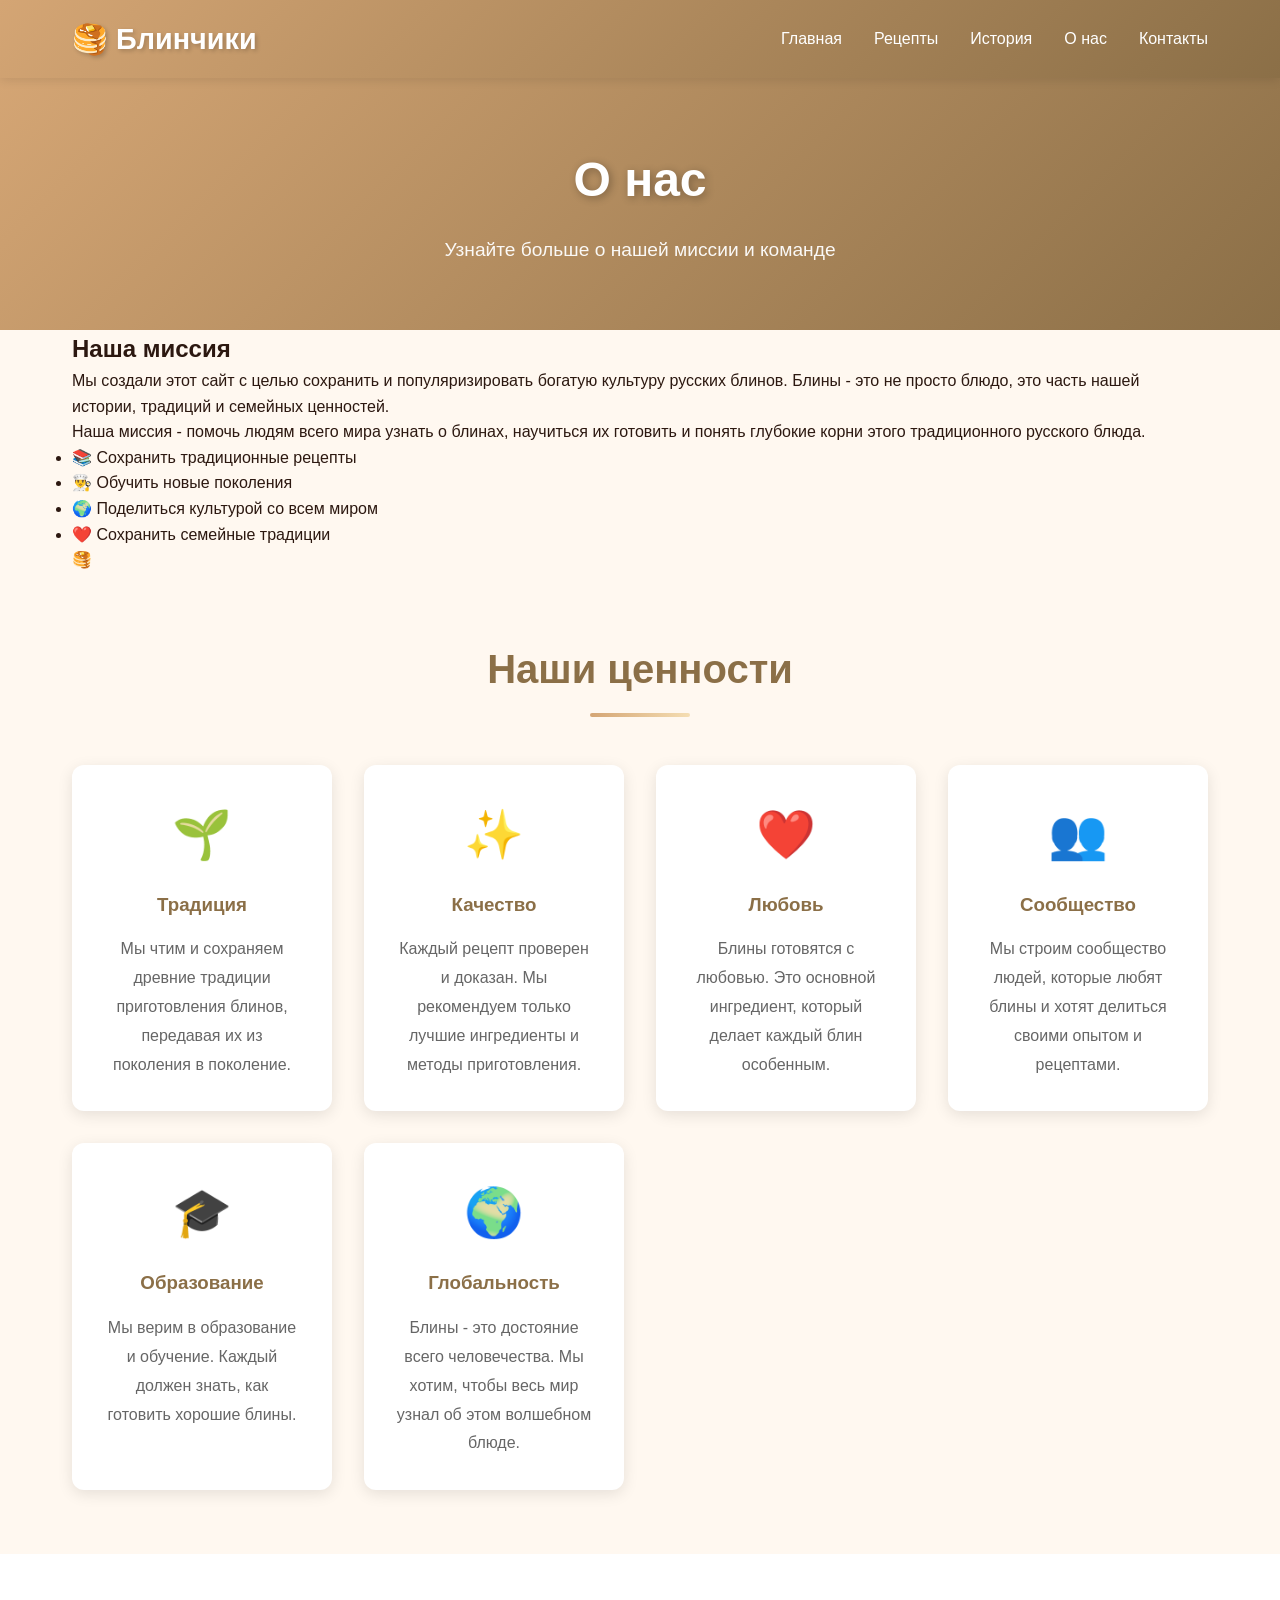
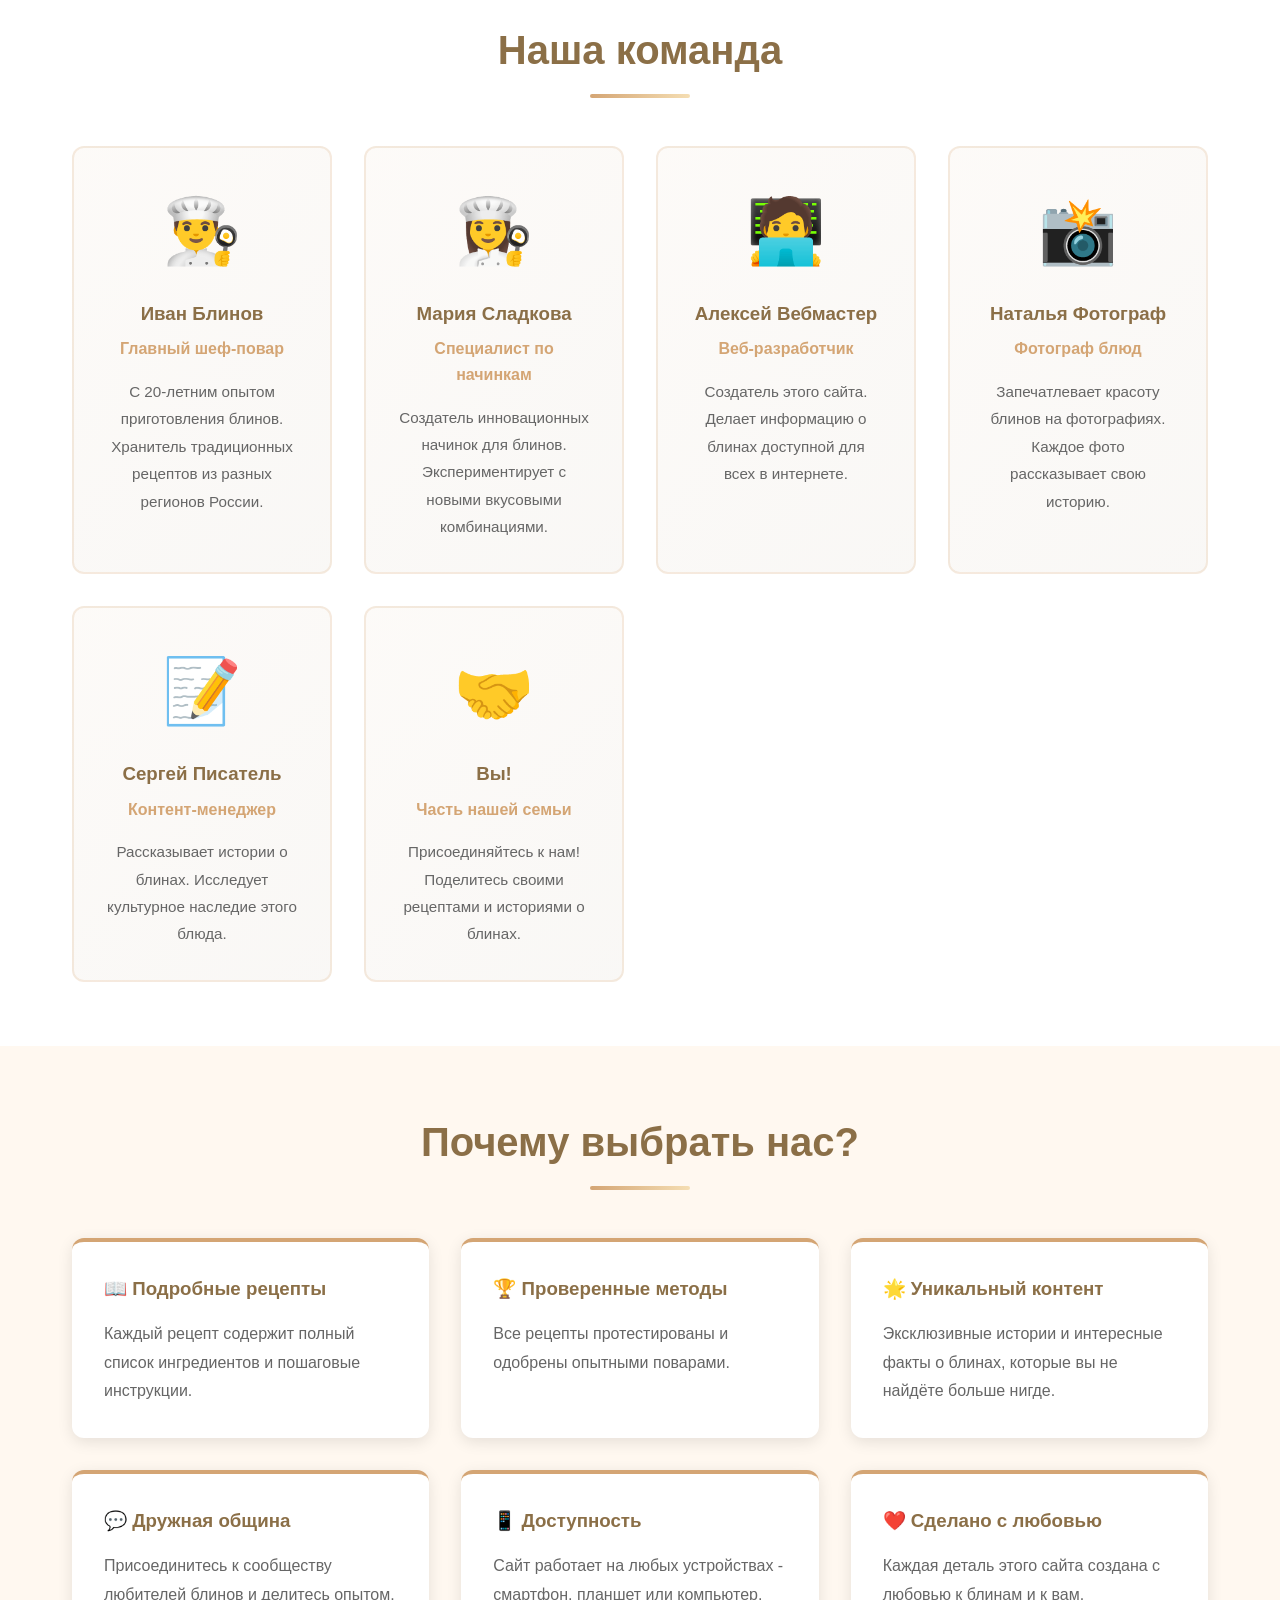
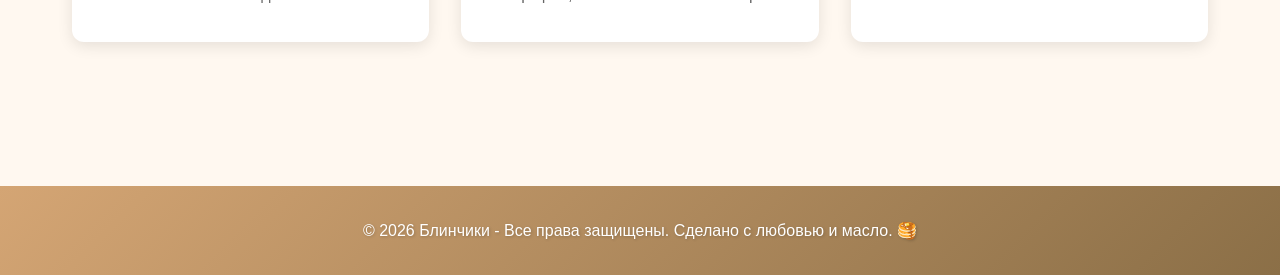
==== about.html @ 295fb640 "Add multi-page website structure with unified styling - Create 5 pages: index, recipes, history, abo" ====
<!DOCTYPE html>
<html lang="ru">
<head>
    <meta charset="UTF-8">
    <meta name="viewport" content="width=device-width, initial-scale=1.0">
    <title>О нас - Блинчики</title>
    <link rel="stylesheet" href="styles.css">
</head>
<body>
    <header>
        <nav class="navbar">
            <div class="nav-container">
                <div class="logo">🥞 Блинчики</div>
                <ul class="nav-menu">
                    <li><a href="index.html" class="nav-link">Главная</a></li>
                    <li><a href="recipes.html" class="nav-link">Рецепты</a></li>
                    <li><a href="history.html" class="nav-link">История</a></li>
                    <li><a href="about.html" class="nav-link active">О нас</a></li>
                    <li><a href="contact.html" class="nav-link">Контакты</a></li>
                </ul>
            </div>
        </nav>
    </header>

    <main>
        <!-- Page Title -->
        <section class="page-header">
            <div class="container">
                <h1>О нас</h1>
                <p>Узнайте больше о нашей миссии и команде</p>
            </div>
        </section>

        <!-- Mission Section -->
        <section class="about-mission">
            <div class="container">
                <div class="mission-content">
                    <div class="mission-text">
                        <h2>Наша миссия</h2>
                        <p>Мы создали этот сайт с целью сохранить и популяризировать богатую культуру русских блинов. Блины - это не просто блюдо, это часть нашей истории, традиций и семейных ценностей.</p>
                        <p>Наша миссия - помочь людям всего мира узнать о блинах, научиться их готовить и понять глубокие корни этого традиционного русского блюда.</p>
                        <ul class="mission-list">
                            <li>📚 Сохранить традиционные рецепты</li>
                            <li>👨‍🍳 Обучить новые поколения</li>
                            <li>🌍 Поделиться культурой со всем миром</li>
                            <li>❤️ Сохранить семейные традиции</li>
                        </ul>
                    </div>
                    <div class="mission-emoji">🥞</div>
                </div>
            </div>
        </section>

        <!-- Values Section -->
        <section class="values">
            <div class="container">
                <h2>Наши ценности</h2>
                <div class="values-grid">
                    <div class="value-card">
                        <div class="value-icon">🌱</div>
                        <h3>Традиция</h3>
                        <p>Мы чтим и сохраняем древние традиции приготовления блинов, передавая их из поколения в поколение.</p>
                    </div>

                    <div class="value-card">
                        <div class="value-icon">✨</div>
                        <h3>Качество</h3>
                        <p>Каждый рецепт проверен и доказан. Мы рекомендуем только лучшие ингредиенты и методы приготовления.</p>
                    </div>

                    <div class="value-card">
                        <div class="value-icon">❤️</div>
                        <h3>Любовь</h3>
                        <p>Блины готовятся с любовью. Это основной ингредиент, который делает каждый блин особенным.</p>
                    </div>

                    <div class="value-card">
                        <div class="value-icon">👥</div>
                        <h3>Сообщество</h3>
                        <p>Мы строим сообщество людей, которые любят блины и хотят делиться своими опытом и рецептами.</p>
                    </div>

                    <div class="value-card">
                        <div class="value-icon">🎓</div>
                        <h3>Образование</h3>
                        <p>Мы верим в образование и обучение. Каждый должен знать, как готовить хорошие блины.</p>
                    </div>

                    <div class="value-card">
                        <div class="value-icon">🌍</div>
                        <h3>Глобальность</h3>
                        <p>Блины - это достояние всего человечества. Мы хотим, чтобы весь мир узнал об этом волшебном блюде.</p>
                    </div>
                </div>
            </div>
        </section>

        <!-- Team Section -->
        <section class="team">
            <div class="container">
                <h2>Наша команда</h2>
                <div class="team-grid">
                    <div class="team-member">
                        <div class="member-avatar">👨‍🍳</div>
                        <h3>Иван Блинов</h3>
                        <p class="member-role">Главный шеф-повар</p>
                        <p class="member-bio">С 20-летним опытом приготовления блинов. Хранитель традиционных рецептов из разных регионов России.</p>
                    </div>

                    <div class="team-member">
                        <div class="member-avatar">👩‍🍳</div>
                        <h3>Мария Сладкова</h3>
                        <p class="member-role">Специалист по начинкам</p>
                        <p class="member-bio">Создатель инновационных начинок для блинов. Экспериментирует с новыми вкусовыми комбинациями.</p>
                    </div>

                    <div class="team-member">
                        <div class="member-avatar">🧑‍💻</div>
                        <h3>Алексей Вебмастер</h3>
                        <p class="member-role">Веб-разработчик</p>
                        <p class="member-bio">Создатель этого сайта. Делает информацию о блинах доступной для всех в интернете.</p>
                    </div>

                    <div class="team-member">
                        <div class="member-avatar">📸</div>
                        <h3>Наталья Фотограф</h3>
                        <p class="member-role">Фотограф блюд</p>
                        <p class="member-bio">Запечатлевает красоту блинов на фотографиях. Каждое фото рассказывает свою историю.</p>
                    </div>

                    <div class="team-member">
                        <div class="member-avatar">📝</div>
                        <h3>Сергей Писатель</h3>
                        <p class="member-role">Контент-менеджер</p>
                        <p class="member-bio">Рассказывает истории о блинах. Исследует культурное наследие этого блюда.</p>
                    </div>

                    <div class="team-member">
                        <div class="member-avatar">🤝</div>
                        <h3>Вы!</h3>
                        <p class="member-role">Часть нашей семьи</p>
                        <p class="member-bio">Присоединяйтесь к нам! Поделитесь своими рецептами и историями о блинах.</p>
                    </div>
                </div>
            </div>
        </section>

        <!-- Why Choose Us -->
        <section class="why-us">
            <div class="container">
                <h2>Почему выбрать нас?</h2>
                <div class="why-us-grid">
                    <div class="why-card">
                        <h3>📖 Подробные рецепты</h3>
                        <p>Каждый рецепт содержит полный список ингредиентов и пошаговые инструкции.</p>
                    </div>

                    <div class="why-card">
                        <h3>🏆 Проверенные методы</h3>
                        <p>Все рецепты протестированы и одобрены опытными поварами.</p>
                    </div>

                    <div class="why-card">
                        <h3>🌟 Уникальный контент</h3>
                        <p>Эксклюзивные истории и интересные факты о блинах, которые вы не найдёте больше нигде.</p>
                    </div>

                    <div class="why-card">
                        <h3>💬 Дружная община</h3>
                        <p>Присоединитесь к сообществу любителей блинов и делитесь опытом.</p>
                    </div>

                    <div class="why-card">
                        <h3>📱 Доступность</h3>
                        <p>Сайт работает на любых устройствах - смартфон, планшет или компьютер.</p>
                    </div>

                    <div class="why-card">
                        <h3>❤️ Сделано с любовью</h3>
                        <p>Каждая деталь этого сайта создана с любовью к блинам и к вам.</p>
                    </div>
                </div>
            </div>
        </section>
    </main>

    <footer>
        <div class="container">
            <p>&copy; 2026 Блинчики - Все права защищены. Сделано с любовью и масло. 🥞</p>
        </div>
    </footer>
</body>
</html>
---- styles.css ----
* {
    margin: 0;
    padding: 0;
    box-sizing: border-box;
}

:root {
    --primary-color: #d4a574;
    --secondary-color: #8b6f47;
    --accent-color: #f5deb3;
    --dark-text: #2c1810;
    --light-bg: #fff8f0;
    --border-radius: 12px;
    --transition: all 0.3s ease;
}

body {
    font-family: 'Segoe UI', Tahoma, Geneva, Verdana, sans-serif;
    line-height: 1.6;
    color: var(--dark-text);
    background-color: var(--light-bg);
}

/* Navbar */
.navbar {
    background: linear-gradient(135deg, var(--primary-color), var(--secondary-color));
    padding: 1rem 0;
    position: sticky;
    top: 0;
    z-index: 1000;
    box-shadow: 0 2px 10px rgba(0, 0, 0, 0.1);
}

.nav-container {
    max-width: 1200px;
    margin: 0 auto;
    padding: 0 2rem;
    display: flex;
    justify-content: space-between;
    align-items: center;
}

.logo {
    font-size: 1.8rem;
    font-weight: bold;
    color: white;
    text-shadow: 2px 2px 4px rgba(0, 0, 0, 0.2);
}

.nav-menu {
    display: flex;
    list-style: none;
    gap: 2rem;
}

.nav-link {
    color: white;
    text-decoration: none;
    font-weight: 500;
    transition: var(--transition);
    position: relative;
}

.nav-link:hover {
    opacity: 0.8;
}

.nav-link::after {
    content: '';
    position: absolute;
    bottom: -5px;
    left: 0;
    width: 0;
    height: 2px;
    background: white;
    transition: var(--transition);
}

.nav-link:hover::after {
    width: 100%;
}

/* Hero Section */
.hero {
    background: linear-gradient(135deg, var(--primary-color), var(--accent-color));
    color: white;
    padding: 8rem 2rem;
    text-align: center;
    position: relative;
    overflow: hidden;
}

.hero::before {
    content: '🥞 🥞 🥞';
    position: absolute;
    font-size: 5rem;
    opacity: 0.1;
    top: 20%;
    left: 10%;
}

.hero::after {
    content: '🥞 🥞 🥞';
    position: absolute;
    font-size: 5rem;
    opacity: 0.1;
    bottom: 20%;
    right: 10%;
}

.hero-content {
    position: relative;
    z-index: 1;
}

.hero h1 {
    font-size: 3.5rem;
    margin-bottom: 1rem;
    text-shadow: 2px 2px 8px rgba(0, 0, 0, 0.3);
}

.hero p {
    font-size: 1.5rem;
    margin-bottom: 2rem;
    opacity: 0.95;
}

/* Buttons */
.btn {
    padding: 0.8rem 2rem;
    border: none;
    border-radius: var(--border-radius);
    font-size: 1rem;
    font-weight: 600;
    cursor: pointer;
    transition: var(--transition);
    text-transform: uppercase;
    letter-spacing: 0.5px;
}

.btn-primary {
    background-color: var(--secondary-color);
    color: white;
}

.btn-primary:hover {
    background-color: var(--dark-text);
    transform: translateY(-2px);
    box-shadow: 0 5px 15px rgba(0, 0, 0, 0.2);
}

/* Container */
.container {
    max-width: 1200px;
    margin: 0 auto;
    padding: 0 2rem;
}

/* Recipes Section */
.recipes {
    padding: 5rem 2rem;
}

.recipes h2 {
    text-align: center;
    font-size: 2.5rem;
    margin-bottom: 3rem;
    color: var(--secondary-color);
    position: relative;
    padding-bottom: 1rem;
}

.recipes h2::after {
    content: '';
    position: absolute;
    bottom: 0;
    left: 50%;
    transform: translateX(-50%);
    width: 100px;
    height: 4px;
    background: linear-gradient(90deg, var(--primary-color), var(--accent-color));
    border-radius: 2px;
}

.recipe-grid {
    display: grid;
    grid-template-columns: repeat(auto-fit, minmax(300px, 1fr));
    gap: 2rem;
}

.recipe-card {
    background: white;
    border-radius: var(--border-radius);
    padding: 2rem;
    box-shadow: 0 4px 15px rgba(0, 0, 0, 0.1);
    transition: var(--transition);
    border-top: 4px solid var(--primary-color);
}

.recipe-card:hover {
    transform: translateY(-8px);
    box-shadow: 0 8px 25px rgba(0, 0, 0, 0.15);
}

.recipe-image {
    font-size: 4rem;
    text-align: center;
    margin-bottom: 1rem;
}

.recipe-card h3 {
    color: var(--secondary-color);
    margin-bottom: 1rem;
    font-size: 1.5rem;
}

.recipe-card p {
    color: #666;
    margin-bottom: 1.5rem;
}

.recipe-link {
    color: var(--primary-color);
    text-decoration: none;
    font-weight: 600;
    transition: var(--transition);
}

.recipe-link:hover {
    color: var(--secondary-color);
    margin-left: 5px;
}

/* History Section */
.history {
    background: linear-gradient(135deg, rgba(212, 165, 116, 0.1), rgba(139, 111, 71, 0.1));
    padding: 5rem 2rem;
}

.history h2 {
    text-align: center;
    font-size: 2.5rem;
    margin-bottom: 3rem;
    color: var(--secondary-color);
    position: relative;
    padding-bottom: 1rem;
}

.history h2::after {
    content: '';
    position: absolute;
    bottom: 0;
    left: 50%;
    transform: translateX(-50%);
    width: 100px;
    height: 4px;
    background: linear-gradient(90deg, var(--primary-color), var(--accent-color));
    border-radius: 2px;
}

.history-content {
    max-width: 800px;
    margin: 0 auto;
    line-height: 2;
    color: var(--dark-text);
}

.history-content p {
    margin-bottom: 1.5rem;
    text-align: justify;
    font-size: 1.1rem;
}

/* Contact Section */
.contact {
    padding: 5rem 2rem;
    background-color: white;
}

.contact h2 {
    text-align: center;
    font-size: 2.5rem;
    margin-bottom: 3rem;
    color: var(--secondary-color);
    position: relative;
    padding-bottom: 1rem;
}

.contact h2::after {
    content: '';
    position: absolute;
    bottom: 0;
    left: 50%;
    transform: translateX(-50%);
    width: 100px;
    height: 4px;
    background: linear-gradient(90deg, var(--primary-color), var(--accent-color));
    border-radius: 2px;
}

.contact-form {
    max-width: 600px;
    margin: 0 auto;
    display: flex;
    flex-direction: column;
    gap: 1.5rem;
}

.contact-form input,
.contact-form textarea {
    padding: 1rem;
    border: 2px solid var(--accent-color);
    border-radius: var(--border-radius);
    font-family: inherit;
    font-size: 1rem;
    transition: var(--transition);
}

.contact-form input:focus,
.contact-form textarea:focus {
    outline: none;
    border-color: var(--primary-color);
    box-shadow: 0 0 0 3px rgba(212, 165, 116, 0.1);
}

.contact-form button {
    align-self: center;
}

/* Page Header */
.page-header {
    background: linear-gradient(135deg, var(--primary-color), var(--secondary-color));
    color: white;
    padding: 4rem 2rem;
    text-align: center;
}

.page-header h1 {
    font-size: 3rem;
    margin-bottom: 1rem;
    text-shadow: 2px 2px 8px rgba(0, 0, 0, 0.3);
}

.page-header p {
    font-size: 1.2rem;
    opacity: 0.95;
}

/* Recipes Detail Page */
.recipes-detail {
    padding: 4rem 2rem;
    background-color: var(--light-bg);
}

.recipe-full {
    background: white;
    border-radius: var(--border-radius);
    padding: 2.5rem;
    margin-bottom: 3rem;
    box-shadow: 0 4px 15px rgba(0, 0, 0, 0.1);
}

.recipe-full h2 {
    color: var(--secondary-color);
    margin-bottom: 2rem;
    font-size: 2rem;
    border-bottom: 3px solid var(--primary-color);
    padding-bottom: 1rem;
}

.recipe-content {
    display: grid;
    grid-template-columns: 150px 1fr;
    gap: 2rem;
    align-items: start;
}

.recipe-image-large {
    font-size: 6rem;
    text-align: center;
}

.recipe-info h3 {
    color: var(--primary-color);
    margin-top: 1.5rem;
    margin-bottom: 1rem;
    font-size: 1.3rem;
}

.ingredients,
.instructions {
    padding-left: 2rem;
    margin-bottom: 1.5rem;
}

.ingredients li,
.instructions li {
    margin-bottom: 0.8rem;
    line-height: 1.6;
}

.difficulty {
    background: linear-gradient(135deg, rgba(212, 165, 116, 0.1), rgba(139, 111, 71, 0.1));
    padding: 1rem;
    border-left: 4px solid var(--primary-color);
    border-radius: 4px;
    margin-top: 2rem;
    font-weight: 500;
}

/* History Timeline */
.history-timeline {
    padding: 4rem 2rem;
    background-color: white;
}

.timeline {
    max-width: 900px;
    margin: 0 auto;
    position: relative;
    padding: 2rem 0;
}

.timeline::before {
    content: '';
    position: absolute;
    left: 50%;
    transform: translateX(-50%);
    width: 4px;
    height: 100%;
    background: linear-gradient(180deg, var(--primary-color), var(--accent-color));
}

.timeline-item {
    margin-bottom: 3rem;
    width: 45%;
    padding: 2rem;
    background: white;
    border-radius: var(--border-radius);
    box-shadow: 0 4px 15px rgba(0, 0, 0, 0.1);
}

.timeline-item:nth-child(odd) {
    margin-left: 0;
    text-align: right;
}

.timeline-item:nth-child(even) {
    margin-left: 55%;
    text-align: left;
}

.timeline-date {
    display: inline-block;
    background: var(--primary-color);
    color: white;
    padding: 0.5rem 1rem;
    border-radius: 20px;
    font-weight: bold;
    margin-bottom: 1rem;
}

.timeline-content h3 {
    color: var(--secondary-color);
    margin-bottom: 0.5rem;
}

.timeline-content p {
    color: #666;
    line-height: 1.8;
}

/* Facts Grid */
.history-facts {
    padding: 4rem 2rem;
    background-color: var(--light-bg);
}

.history-facts h2 {
    text-align: center;
    font-size: 2.5rem;
    margin-bottom: 3rem;
    color: var(--secondary-color);
    position: relative;
    padding-bottom: 1rem;
}

.history-facts h2::after {
    content: '';
    position: absolute;
    bottom: 0;
    left: 50%;
    transform: translateX(-50%);
    width: 100px;
    height: 4px;
    background: linear-gradient(90deg, var(--primary-color), var(--accent-color));
    border-radius: 2px;
}

.facts-grid {
    display: grid;
    grid-template-columns: repeat(auto-fit, minmax(280px, 1fr));
    gap: 2rem;
}

.fact-card {
    background: white;
    padding: 2rem;
    border-radius: var(--border-radius);
    text-align: center;
    box-shadow: 0 4px 15px rgba(0, 0, 0, 0.1);
    transition: var(--transition);
}

.fact-card:hover {
    transform: translateY(-8px);
    box-shadow: 0 8px 25px rgba(0, 0, 0, 0.15);
}

.fact-icon {
    font-size: 3rem;
    margin-bottom: 1rem;
}

.fact-card h3 {
    color: var(--secondary-color);
    margin-bottom: 1rem;
}

.fact-card p {
    color: #666;
    line-height: 1.8;
}

/* Traditions Section */
.traditions {
    padding: 4rem 2rem;
    background-color: white;
}

.traditions h2 {
    text-align: center;
    font-size: 2.5rem;
    margin-bottom: 3rem;
    color: var(--secondary-color);
    position: relative;
    padding-bottom: 1rem;
}

.traditions h2::after {
    content: '';
    position: absolute;
    bottom: 0;
    left: 50%;
    transform: translateX(-50%);
    width: 100px;
    height: 4px;
    background: linear-gradient(90deg, var(--primary-color), var(--accent-color));
    border-radius: 2px;
}

.traditions-content {
    display: grid;
    grid-template-columns: repeat(auto-fit, minmax(300px, 1fr));
    gap: 2rem;
    max-width: 1200px;
    margin: 0 auto;
}

.tradition-item {
    background: linear-gradient(135deg, rgba(212, 165, 116, 0.1), rgba(139, 111, 71, 0.1));
    padding: 2rem;
    border-radius: var(--border-radius);
    border-left: 4px solid var(--primary-color);
}

.tradition-item h3 {
    color: var(--secondary-color);
    margin-bottom: 1rem;
}

.tradition-item p {
    color: var(--dark-text);
    line-height: 1.8;
}

/* Values Section */
.values {
    padding: 4rem 2rem;
    background-color: var(--light-bg);
}

.values h2 {
    text-align: center;
    font-size: 2.5rem;
    margin-bottom: 3rem;
    color: var(--secondary-color);
    position: relative;
    padding-bottom: 1rem;
}

.values h2::after {
    content: '';
    position: absolute;
    bottom: 0;
    left: 50%;
    transform: translateX(-50%);
    width: 100px;
    height: 4px;
    background: linear-gradient(90deg, var(--primary-color), var(--accent-color));
    border-radius: 2px;
}

.values-grid {
    display: grid;
    grid-template-columns: repeat(auto-fit, minmax(250px, 1fr));
    gap: 2rem;
    max-width: 1200px;
    margin: 0 auto;
}

.value-card {
    background: white;
    padding: 2rem;
    border-radius: var(--border-radius);
    text-align: center;
    box-shadow: 0 4px 15px rgba(0, 0, 0, 0.1);
    transition: var(--transition);
}

.value-card:hover {
    transform: translateY(-5px);
    box-shadow: 0 8px 25px rgba(0, 0, 0, 0.15);
}

.value-icon {
    font-size: 3rem;
    margin-bottom: 1rem;
}

.value-card h3 {
    color: var(--secondary-color);
    margin-bottom: 1rem;
}

.value-card p {
    color: #666;
    line-height: 1.8;
}

/* Team Section */
.team {
    padding: 4rem 2rem;
    background-color: white;
}

.team h2 {
    text-align: center;
    font-size: 2.5rem;
    margin-bottom: 3rem;
    color: var(--secondary-color);
    position: relative;
    padding-bottom: 1rem;
}

.team h2::after {
    content: '';
    position: absolute;
    bottom: 0;
    left: 50%;
    transform: translateX(-50%);
    width: 100px;
    height: 4px;
    background: linear-gradient(90deg, var(--primary-color), var(--accent-color));
    border-radius: 2px;
}

.team-grid {
    display: grid;
    grid-template-columns: repeat(auto-fit, minmax(250px, 1fr));
    gap: 2rem;
    max-width: 1200px;
    margin: 0 auto;
}

.team-member {
    background: linear-gradient(135deg, rgba(212, 165, 116, 0.05), rgba(139, 111, 71, 0.05));
    padding: 2rem;
    border-radius: var(--border-radius);
    text-align: center;
    border: 2px solid rgba(212, 165, 116, 0.2);
    transition: var(--transition);
}

.team-member:hover {
    border-color: var(--primary-color);
    box-shadow: 0 4px 15px rgba(212, 165, 116, 0.2);
}

.member-avatar {
    font-size: 4rem;
    margin-bottom: 1rem;
}

.team-member h3 {
    color: var(--secondary-color);
    margin-bottom: 0.5rem;
}

.member-role {
    color: var(--primary-color);
    font-weight: bold;
    margin-bottom: 1rem;
}

.member-bio {
    color: #666;
    line-height: 1.8;
    font-size: 0.95rem;
}

/* Why Choose Us */
.why-us {
    padding: 4rem 2rem;
    background-color: var(--light-bg);
}

.why-us h2 {
    text-align: center;
    font-size: 2.5rem;
    margin-bottom: 3rem;
    color: var(--secondary-color);
    position: relative;
    padding-bottom: 1rem;
}

.why-us h2::after {
    content: '';
    position: absolute;
    bottom: 0;
    left: 50%;
    transform: translateX(-50%);
    width: 100px;
    height: 4px;
    background: linear-gradient(90deg, var(--primary-color), var(--accent-color));
    border-radius: 2px;
}

.why-us-grid {
    display: grid;
    grid-template-columns: repeat(auto-fit, minmax(280px, 1fr));
    gap: 2rem;
    max-width: 1200px;
    margin: 0 auto;
}

.why-card {
    background: white;
    padding: 2rem;
    border-radius: var(--border-radius);
    border-top: 4px solid var(--primary-color);
    box-shadow: 0 4px 15px rgba(0, 0, 0, 0.1);
}

.why-card h3 {
    color: var(--secondary-color);
    margin-bottom: 1rem;
}

.why-card p {
    color: #666;
    line-height: 1.8;
}

/* Contact Main */
.contact-main {
    padding: 4rem 2rem;
    background-color: var(--light-bg);
}

.contact-wrapper {
    display: grid;
    grid-template-columns: 1fr 1fr;
    gap: 3rem;
    max-width: 1200px;
    margin: 0 auto;
}

.contact-form-section h2,
.contact-info-section h2 {
    color: var(--secondary-color);
    margin-bottom: 2rem;
    font-size: 1.8rem;
}

.form-group {
    display: flex;
    flex-direction: column;
    gap: 0.5rem;
}

.form-group label {
    color: var(--secondary-color);
    font-weight: 600;
}

.form-group input,
.form-group select,
.form-group textarea {
    padding: 0.8rem;
    border: 2px solid var(--accent-color);
    border-radius: var(--border-radius);
    font-family: inherit;
    font-size: 1rem;
    transition: var(--transition);
}

.form-group input:focus,
.form-group select:focus,
.form-group textarea:focus {
    outline: none;
    border-color: var(--primary-color);
    box-shadow: 0 0 0 3px rgba(212, 165, 116, 0.1);
}

.contact-form {
    display: flex;
    flex-direction: column;
    gap: 1.5rem;
}

.contact-form button {
    align-self: flex-start;
}

.contact-info-item {
    display: flex;
    gap: 1.5rem;
    margin-bottom: 2rem;
    background: white;
    padding: 1.5rem;
    border-radius: var(--border-radius);
    box-shadow: 0 2px 10px rgba(0, 0, 0, 0.05);
}

.info-icon {
    font-size: 2.5rem;
    min-width: 60px;
    text-align: center;
}

.info-content h3 {
    color: var(--secondary-color);
    margin-bottom: 0.5rem;
}

.info-content p {
    color: #666;
    margin-bottom: 0.5rem;
}

.info-content a {
    color: var(--primary-color);
    text-decoration: none;
    transition: var(--transition);
}

.info-content a:hover {
    color: var(--secondary-color);
    text-decoration: underline;
}

.social-links {
    background: white;
    padding: 2rem;
    border-radius: var(--border-radius);
    box-shadow: 0 2px 10px rgba(0, 0, 0, 0.05);
    margin-top: 2rem;
}

.social-links h3 {
    color: var(--secondary-color);
    margin-bottom: 1.5rem;
    text-align: center;
}

.social-icons {
    display: flex;
    justify-content: center;
    gap: 1rem;
}

.social-icon {
    display: inline-flex;
    align-items: center;
    justify-content: center;
    width: 50px;
    height: 50px;
    font-size: 1.5rem;
    background: linear-gradient(135deg, var(--primary-color), var(--secondary-color));
    border-radius: 50%;
    text-decoration: none;
    transition: var(--transition);
}

.social-icon:hover {
    transform: scale(1.1);
    box-shadow: 0 4px 15px rgba(212, 165, 116, 0.3);
}

/* FAQ Section */
.faq {
    padding: 4rem 2rem;
    background-color: white;
}

.faq h2 {
    text-align: center;
    font-size: 2.5rem;
    margin-bottom: 3rem;
    color: var(--secondary-color);
    position: relative;
    padding-bottom: 1rem;
}

.faq h2::after {
    content: '';
    position: absolute;
    bottom: 0;
    left: 50%;
    transform: translateX(-50%);
    width: 100px;
    height: 4px;
    background: linear-gradient(90deg, var(--primary-color), var(--accent-color));
    border-radius: 2px;
}

.faq-grid {
    display: grid;
    grid-template-columns: repeat(auto-fit, minmax(300px, 1fr));
    gap: 2rem;
    max-width: 1200px;
    margin: 0 auto;
}

.faq-item {
    background: linear-gradient(135deg, rgba(212, 165, 116, 0.05), rgba(139, 111, 71, 0.05));
    padding: 2rem;
    border-radius: var(--border-radius);
    border-left: 4px solid var(--primary-color);
}

.faq-item h3 {
    color: var(--secondary-color);
    margin-bottom: 1rem;
}

.faq-item p {
    color: #666;
    line-height: 1.8;
}

/* Newsletter Section */
.newsletter {
    background: linear-gradient(135deg, var(--primary-color), var(--secondary-color));
    color: white;
    padding: 3rem 2rem;
}

.newsletter-content {
    max-width: 600px;
    margin: 0 auto;
    text-align: center;
}

.newsletter-content h2 {
    font-size: 2rem;
    margin-bottom: 0.5rem;
}

.newsletter-content p {
    font-size: 1.1rem;
    margin-bottom: 2rem;
    opacity: 0.9;
}

.newsletter-form {
    display: flex;
    gap: 1rem;
}

.newsletter-form input {
    flex: 1;
    padding: 0.8rem;
    border: none;
    border-radius: var(--border-radius);
    font-size: 1rem;
}

.newsletter-form input::placeholder {
    color: #ccc;
}

/* Footer */
footer {
    background: linear-gradient(135deg, var(--primary-color), var(--secondary-color));
    color: white;
    text-align: center;
    padding: 2rem;
    margin-top: 5rem;
}

footer p {
    font-weight: 500;
    text-shadow: 1px 1px 3px rgba(0, 0, 0, 0.2);
}

/* Responsive Design */
@media (max-width: 768px) {
    .hero h1 {
        font-size: 2rem;
    }

    .hero p {
        font-size: 1.1rem;
    }

    .nav-menu {
        gap: 1rem;
    }

    .recipe-grid {
        grid-template-columns: 1fr;
    }

    .history-content p {
        text-align: left;
    }

    .recipes h2,
    .history h2,
    .contact h2 {
        font-size: 2rem;
    }

    .page-header h1 {
        font-size: 2rem;
    }

    .recipe-content {
        grid-template-columns: 100px 1fr;
        gap: 1rem;
    }

    .recipe-image-large {
        font-size: 4rem;
    }

    .timeline::before {
        left: 0;
    }

    .timeline-item {
        width: 100%;
        margin-left: 0 !important;
        text-align: left;
        padding-left: 50px;
    }

    .timeline-item:nth-child(odd) {
        text-align: left;
    }

    .contact-wrapper {
        grid-template-columns: 1fr;
    }

    .newsletter-form {
        flex-direction: column;
    }

    .why-us-grid,
    .facts-grid,
    .values-grid,
    .team-grid,
    .faq-grid {
        grid-template-columns: 1fr;
    }

    .traditions-content {
        grid-template-columns: 1fr;
    }
}

@media (max-width: 480px) {
    .hero {
        padding: 4rem 1rem;
    }

    .hero h1 {
        font-size: 1.5rem;
    }

    .nav-container {
        flex-direction: column;
        gap: 1rem;
    }

    .nav-menu {
        flex-direction: column;
        gap: 0.5rem;
    }

    .logo {
        font-size: 1.5rem;
    }
}
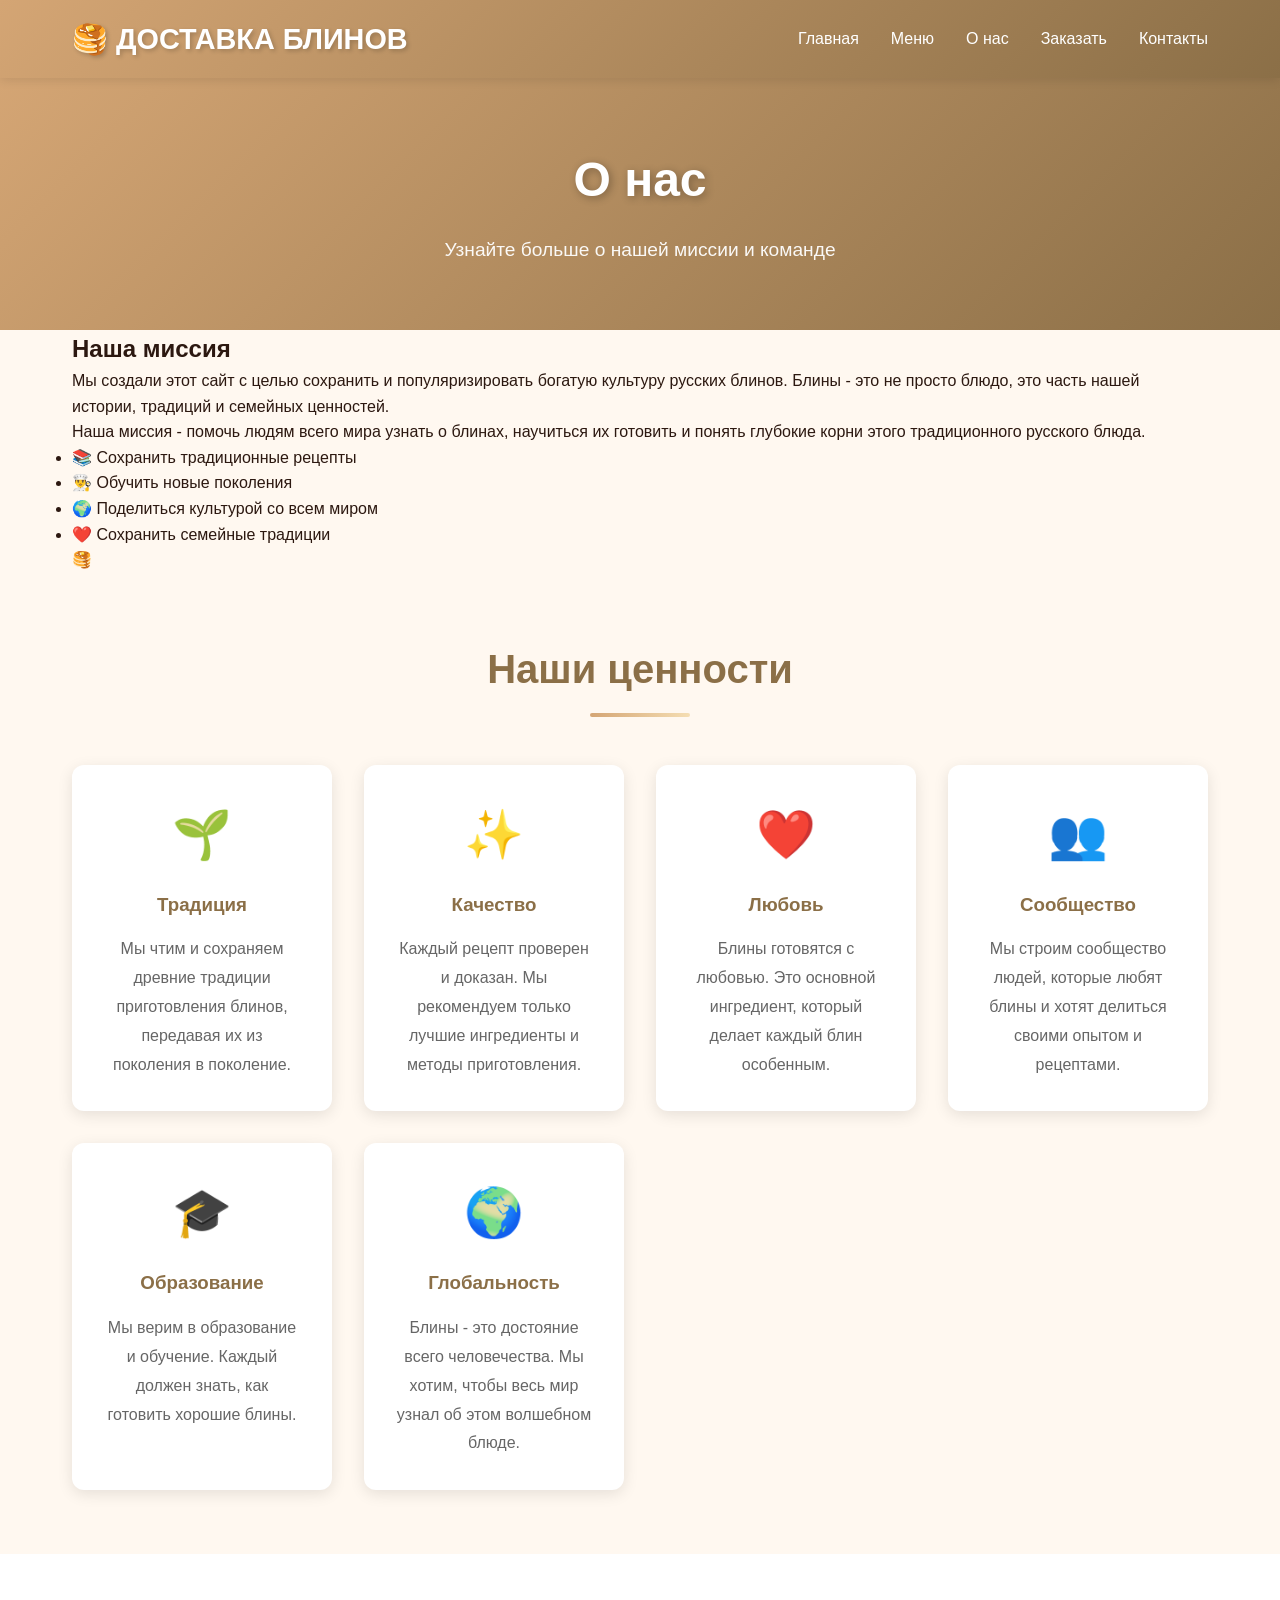
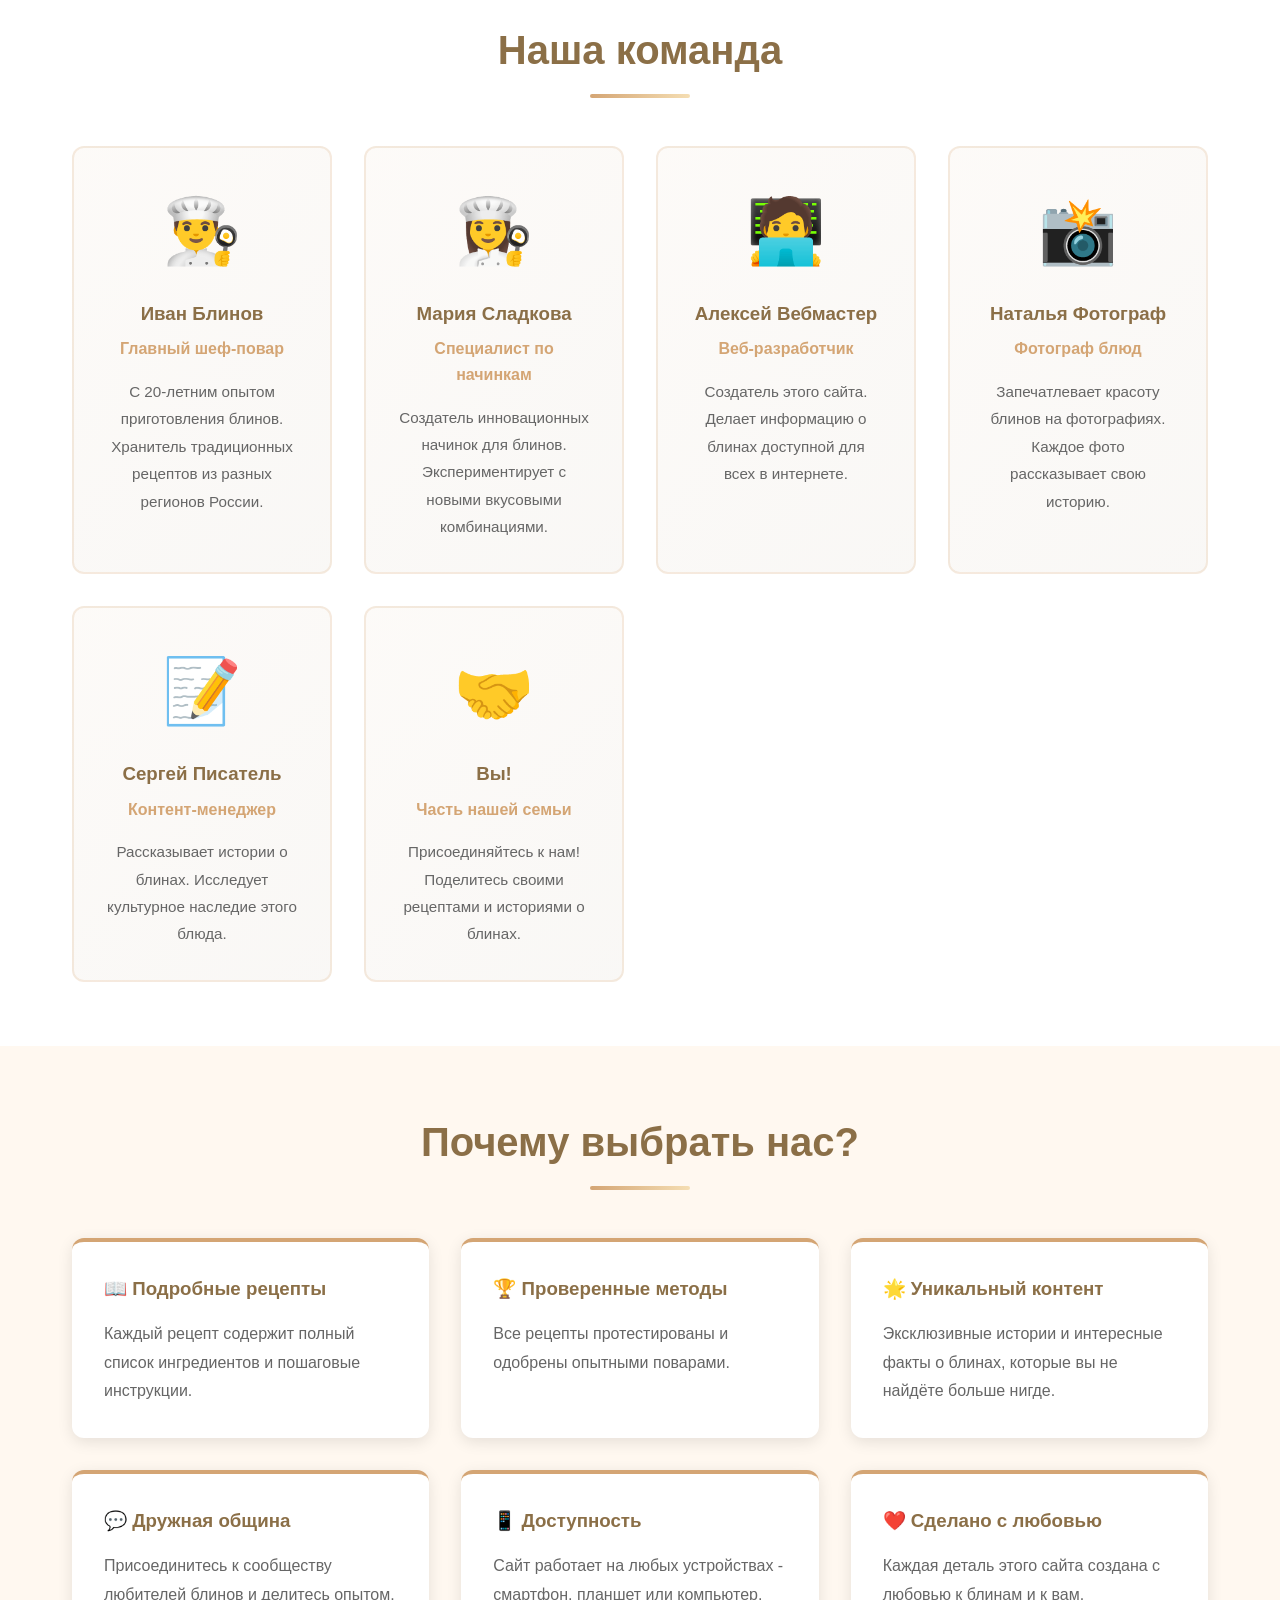
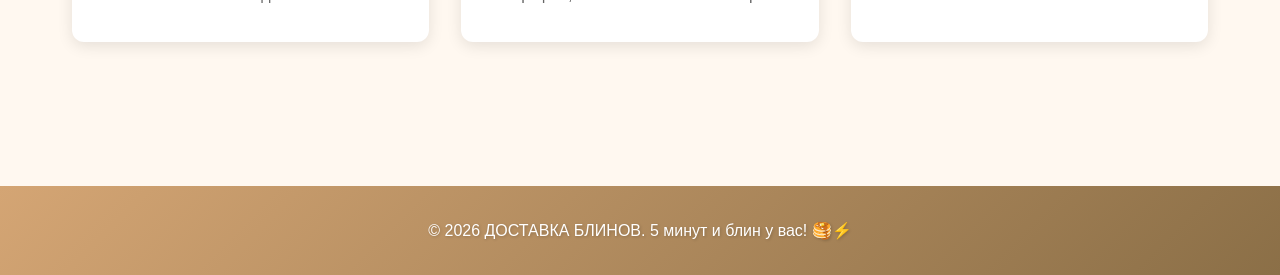
==== commit 00b08301: "Transform website into 'ДОСТАВКА БЛИНОВ' e-commerce platform Create new pages: - menu.html - Full me" ====
--- a/about.html
+++ b/about.html
@@ -3,19 +3,19 @@
 <head>
     <meta charset="UTF-8">
     <meta name="viewport" content="width=device-width, initial-scale=1.0">
-    <title>О нас - Блинчики</title>
+    <title>О нас - ДОСТАВКА БЛИНОВ</title>
     <link rel="stylesheet" href="styles.css">
 </head>
 <body>
     <header>
         <nav class="navbar">
             <div class="nav-container">
-                <div class="logo">🥞 Блинчики</div>
+                <div class="logo">🥞 ДОСТАВКА БЛИНОВ</div>
                 <ul class="nav-menu">
                     <li><a href="index.html" class="nav-link">Главная</a></li>
-                    <li><a href="recipes.html" class="nav-link">Рецепты</a></li>
-                    <li><a href="history.html" class="nav-link">История</a></li>
+                    <li><a href="menu.html" class="nav-link">Меню</a></li>
                     <li><a href="about.html" class="nav-link active">О нас</a></li>
+                    <li><a href="order.html" class="nav-link">Заказать</a></li>
                     <li><a href="contact.html" class="nav-link">Контакты</a></li>
                 </ul>
             </div>
@@ -186,7 +186,7 @@
 
     <footer>
         <div class="container">
-            <p>&copy; 2026 Блинчики - Все права защищены. Сделано с любовью и масло. 🥞</p>
+            <p>&copy; 2026 ДОСТАВКА БЛИНОВ. 5 минут и блин у вас! 🥞⚡</p>
         </div>
     </footer>
 </body>
--- a/styles.css
+++ b/styles.css
@@ -202,10 +202,20 @@
     box-shadow: 0 8px 25px rgba(0, 0, 0, 0.15);
 }
 
+.recipe-card:hover .recipe-image {
+    filter: drop-shadow(0 8px 16px rgba(212, 165, 116, 0.3));
+    transform: scale(1.05);
+}
+
 .recipe-image {
     font-size: 4rem;
     text-align: center;
     margin-bottom: 1rem;
+    width: 120px;
+    height: 120px;
+    margin-left: auto;
+    margin-right: auto;
+    filter: drop-shadow(0 4px 8px rgba(0, 0, 0, 0.1));
 }
 
 .recipe-card h3 {
@@ -1001,6 +1011,357 @@
     color: #ccc;
 }
 
+/* Menu Section */
+.menu-section {
+    padding: 4rem 2rem;
+    background-color: var(--light-bg);
+}
+
+.menu-section h2 {
+    text-align: center;
+    font-size: 2.5rem;
+    margin-bottom: 3rem;
+    color: var(--secondary-color);
+    position: relative;
+    padding-bottom: 1rem;
+}
+
+.menu-section h2::after {
+    content: '';
+    position: absolute;
+    bottom: 0;
+    left: 50%;
+    transform: translateX(-50%);
+    width: 100px;
+    height: 4px;
+    background: linear-gradient(90deg, var(--primary-color), var(--accent-color));
+    border-radius: 2px;
+}
+
+.menu-grid {
+    display: grid;
+    grid-template-columns: repeat(auto-fit, minmax(300px, 1fr));
+    gap: 2rem;
+}
+
+.menu-item {
+    background: white;
+    border-radius: var(--border-radius);
+    overflow: hidden;
+    box-shadow: 0 4px 15px rgba(0, 0, 0, 0.1);
+    transition: var(--transition);
+    display: flex;
+    flex-direction: column;
+}
+
+.menu-item:hover {
+    transform: translateY(-8px);
+    box-shadow: 0 8px 25px rgba(0, 0, 0, 0.15);
+}
+
+.item-image {
+    width: 100%;
+    height: 200px;
+    background: linear-gradient(135deg, rgba(212, 165, 116, 0.1), rgba(139, 111, 71, 0.1));
+    display: flex;
+    align-items: center;
+    justify-content: center;
+    overflow: hidden;
+}
+
+.item-image svg {
+    width: 150px;
+    height: 150px;
+}
+
+.item-info {
+    padding: 1.5rem;
+    flex: 1;
+    display: flex;
+    flex-direction: column;
+}
+
+.item-info h3 {
+    color: var(--secondary-color);
+    margin-bottom: 0.5rem;
+    font-size: 1.2rem;
+}
+
+.item-info p {
+    color: #666;
+    margin-bottom: 1rem;
+    font-size: 0.95rem;
+}
+
+.item-footer {
+    display: flex;
+    justify-content: space-between;
+    align-items: center;
+    margin-bottom: 1rem;
+    margin-top: auto;
+}
+
+.item-footer .price {
+    font-size: 1.5rem;
+    color: var(--primary-color);
+    font-weight: bold;
+}
+
+.item-footer .weight {
+    color: #999;
+    font-size: 0.9rem;
+}
+
+/* Combo Section */
+.combo-section {
+    padding: 4rem 2rem;
+    background-color: white;
+}
+
+.combo-section h2 {
+    text-align: center;
+    font-size: 2.5rem;
+    margin-bottom: 3rem;
+    color: var(--secondary-color);
+    position: relative;
+    padding-bottom: 1rem;
+}
+
+.combo-section h2::after {
+    content: '';
+    position: absolute;
+    bottom: 0;
+    left: 50%;
+    transform: translateX(-50%);
+    width: 100px;
+    height: 4px;
+    background: linear-gradient(90deg, var(--primary-color), var(--accent-color));
+    border-radius: 2px;
+}
+
+.combo-grid {
+    display: grid;
+    grid-template-columns: repeat(auto-fit, minmax(250px, 1fr));
+    gap: 2rem;
+    max-width: 1200px;
+    margin: 0 auto;
+}
+
+.combo-card {
+    background: linear-gradient(135deg, var(--primary-color), var(--secondary-color));
+    color: white;
+    padding: 2rem;
+    border-radius: var(--border-radius);
+    text-align: center;
+    box-shadow: 0 4px 15px rgba(212, 165, 116, 0.2);
+    transition: var(--transition);
+}
+
+.combo-card:hover {
+    transform: translateY(-5px);
+    box-shadow: 0 8px 25px rgba(212, 165, 116, 0.4);
+}
+
+.combo-card h3 {
+    margin-bottom: 1rem;
+    font-size: 1.3rem;
+}
+
+.combo-card p {
+    margin-bottom: 1rem;
+    opacity: 0.9;
+}
+
+.combo-card .price {
+    font-size: 2rem;
+    font-weight: bold;
+    margin-bottom: 1.5rem;
+}
+
+/* Order Section */
+.order-section {
+    padding: 4rem 2rem;
+    background-color: var(--light-bg);
+}
+
+.order-wrapper {
+    display: grid;
+    grid-template-columns: 2fr 1fr;
+    gap: 3rem;
+    max-width: 1200px;
+    margin: 0 auto;
+}
+
+.order-form-section h2 {
+    color: var(--secondary-color);
+    margin-bottom: 2rem;
+    font-size: 1.8rem;
+}
+
+.order-form-section h3 {
+    color: var(--secondary-color);
+    margin: 2rem 0 1rem 0;
+}
+
+.order-form {
+    background: white;
+    padding: 2rem;
+    border-radius: var(--border-radius);
+    box-shadow: 0 2px 10px rgba(0, 0, 0, 0.05);
+}
+
+.dishes {
+    background: #f9f9f9;
+    padding: 1.5rem;
+    border-radius: var(--border-radius);
+    margin-bottom: 2rem;
+}
+
+.dish-checkbox {
+    display: flex;
+    align-items: center;
+    gap: 0.8rem;
+    margin-bottom: 1rem;
+    cursor: pointer;
+    padding: 0.8rem;
+    border-radius: 6px;
+    transition: var(--transition);
+}
+
+.dish-checkbox:hover {
+    background: white;
+}
+
+.dish-checkbox input[type="checkbox"] {
+    width: 20px;
+    height: 20px;
+    cursor: pointer;
+    accent-color: var(--primary-color);
+}
+
+.dish-checkbox span {
+    color: var(--dark-text);
+    font-weight: 500;
+}
+
+/* Order Summary */
+.order-summary {
+    background: white;
+    padding: 2rem;
+    border-radius: var(--border-radius);
+    height: fit-content;
+    position: sticky;
+    top: 100px;
+    box-shadow: 0 2px 10px rgba(0, 0, 0, 0.05);
+}
+
+.order-summary h2 {
+    color: var(--secondary-color);
+    margin-bottom: 1.5rem;
+    font-size: 1.5rem;
+}
+
+.summary-item {
+    display: flex;
+    justify-content: space-between;
+    padding: 0.8rem 0;
+    border-bottom: 1px solid #eee;
+}
+
+.summary-item span {
+    color: #666;
+}
+
+.summary-item .price {
+    color: var(--primary-color);
+    font-weight: bold;
+}
+
+.summary-divider {
+    height: 2px;
+    background: linear-gradient(90deg, var(--primary-color), var(--accent-color));
+    margin: 1rem 0;
+}
+
+.summary-total {
+    display: flex;
+    justify-content: space-between;
+    padding: 1rem 0;
+    font-size: 1.3rem;
+    font-weight: bold;
+    color: var(--secondary-color);
+    margin-bottom: 1rem;
+}
+
+.summary-total .price {
+    color: var(--primary-color);
+    font-size: 1.5rem;
+}
+
+.summary-note {
+    font-size: 0.85rem;
+    color: #999;
+    margin-bottom: 2rem;
+}
+
+.delivery-time {
+    background: linear-gradient(135deg, rgba(212, 165, 116, 0.1), rgba(139, 111, 71, 0.1));
+    padding: 1rem;
+    border-radius: 6px;
+    margin-bottom: 1rem;
+    border-left: 4px solid var(--primary-color);
+}
+
+.delivery-time h3 {
+    color: var(--secondary-color);
+    margin-bottom: 0.5rem;
+    font-size: 1.1rem;
+}
+
+.delivery-time p {
+    color: var(--dark-text);
+    margin: 0;
+}
+
+.info-box {
+    background: white;
+    border: 2px solid var(--accent-color);
+    padding: 1rem;
+    border-radius: 6px;
+    margin-bottom: 1rem;
+}
+
+.info-box h4 {
+    color: var(--secondary-color);
+    margin-bottom: 0.5rem;
+    font-size: 1rem;
+}
+
+.info-box p {
+    color: #666;
+    margin: 0;
+    font-size: 0.95rem;
+}
+
+/* Responsive */
+@media (max-width: 768px) {
+    .order-wrapper {
+        grid-template-columns: 1fr;
+    }
+
+    .order-summary {
+        position: static;
+    }
+
+    .menu-grid {
+        grid-template-columns: 1fr;
+    }
+
+    .combo-grid {
+        grid-template-columns: 1fr;
+    }
+}
+
 /* Footer */
 footer {
     background: linear-gradient(135deg, var(--primary-color), var(--secondary-color));
